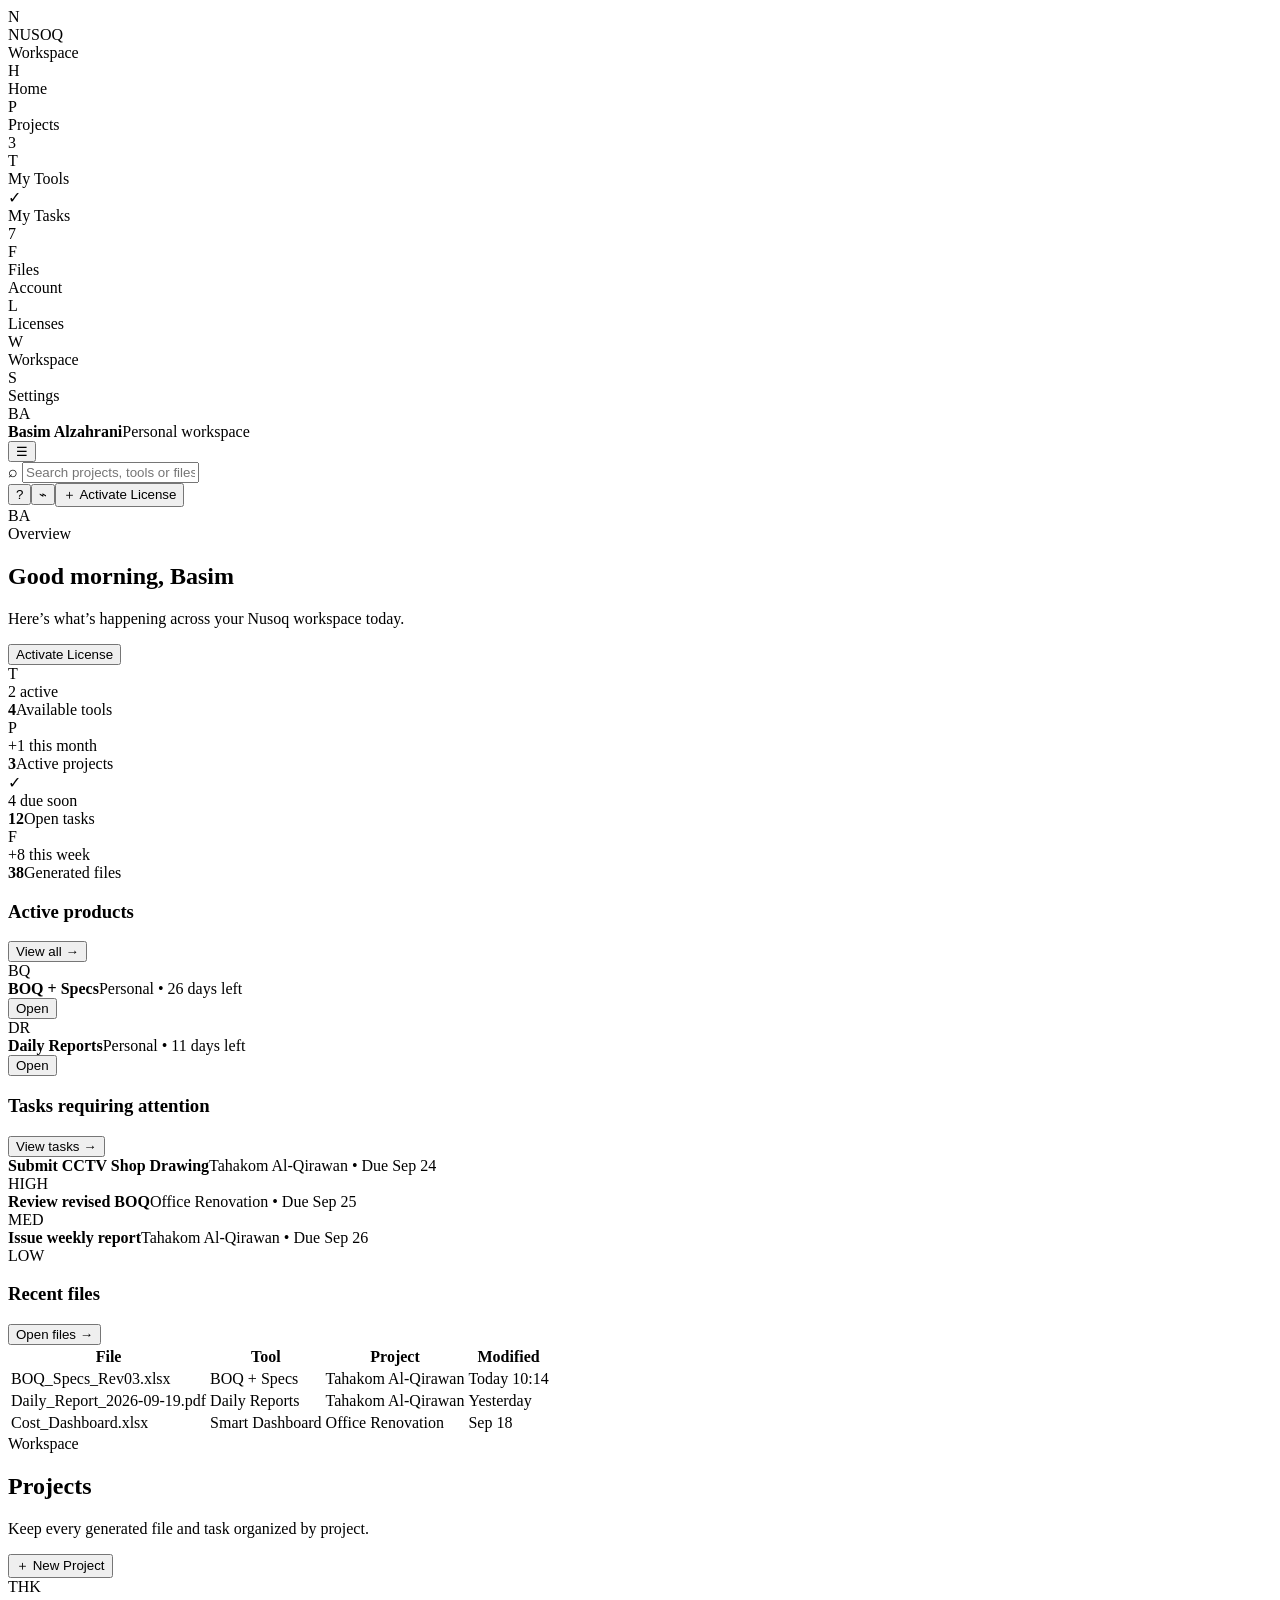
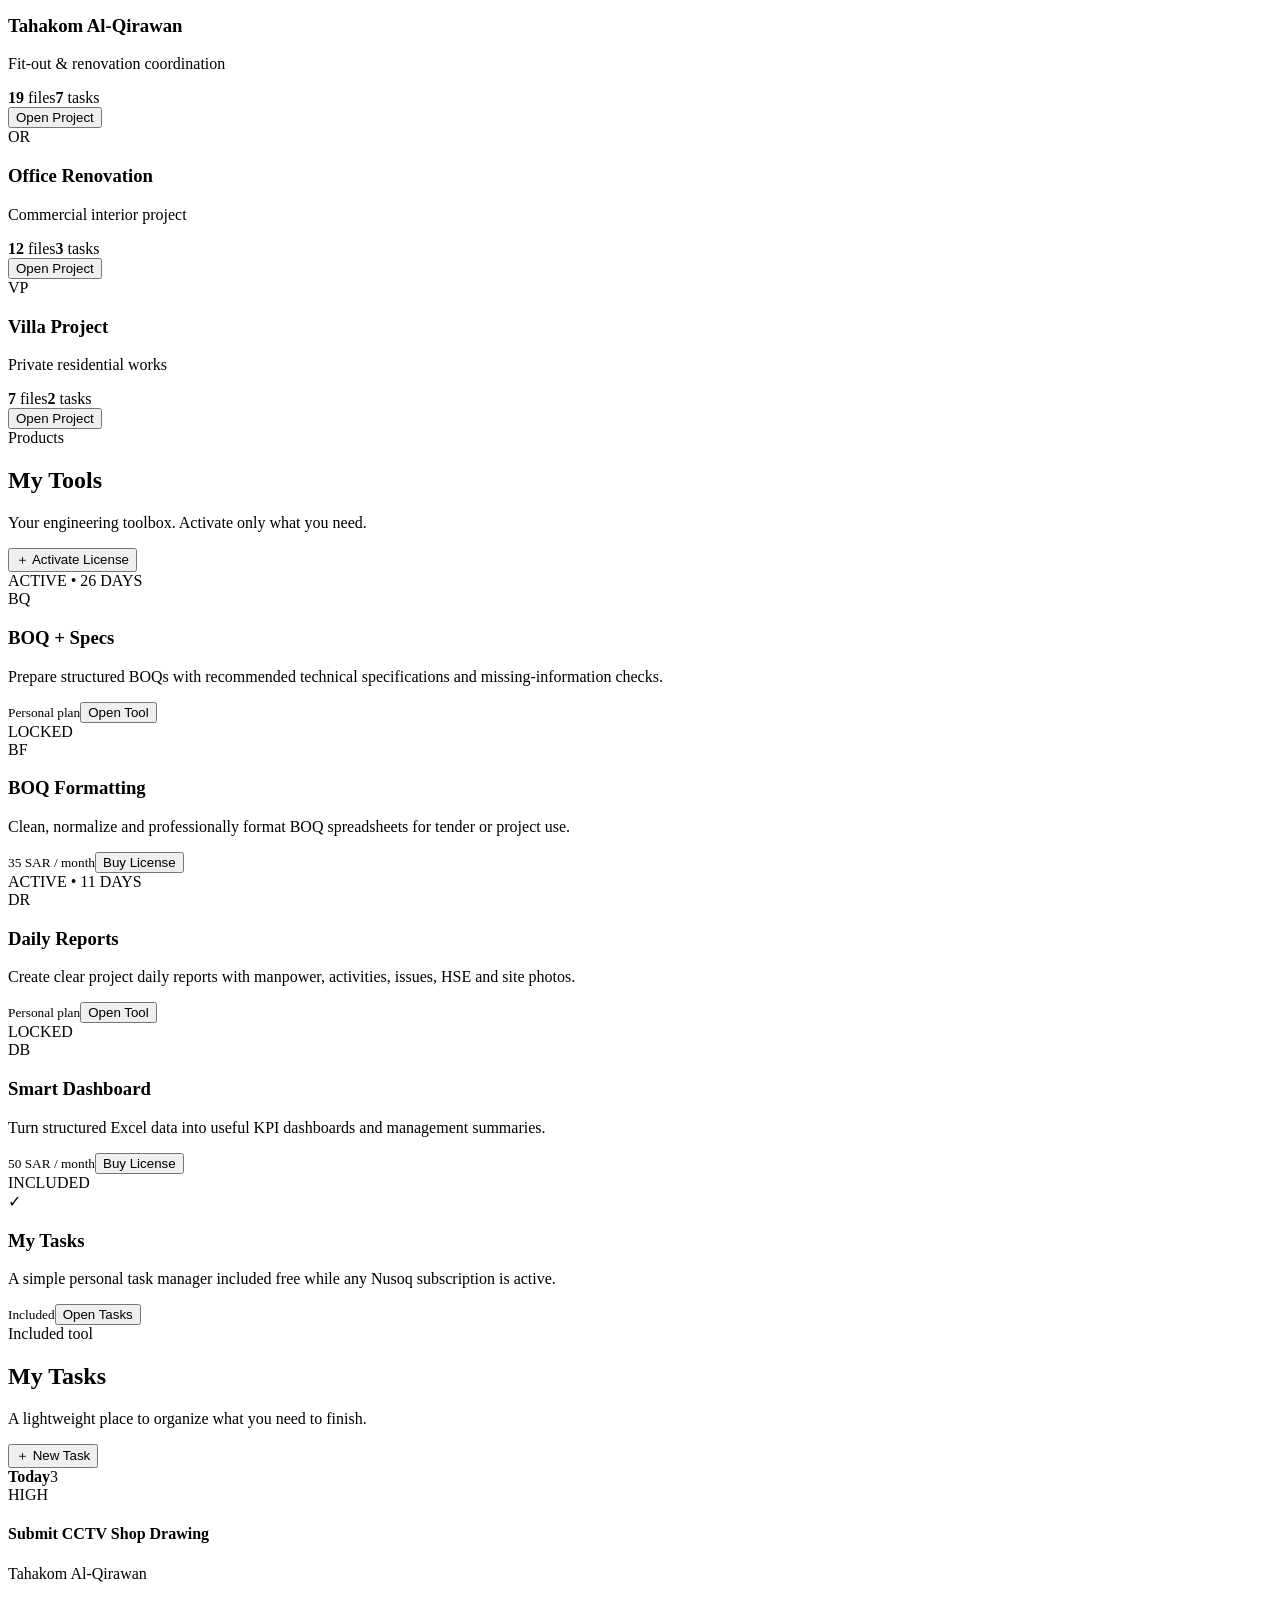
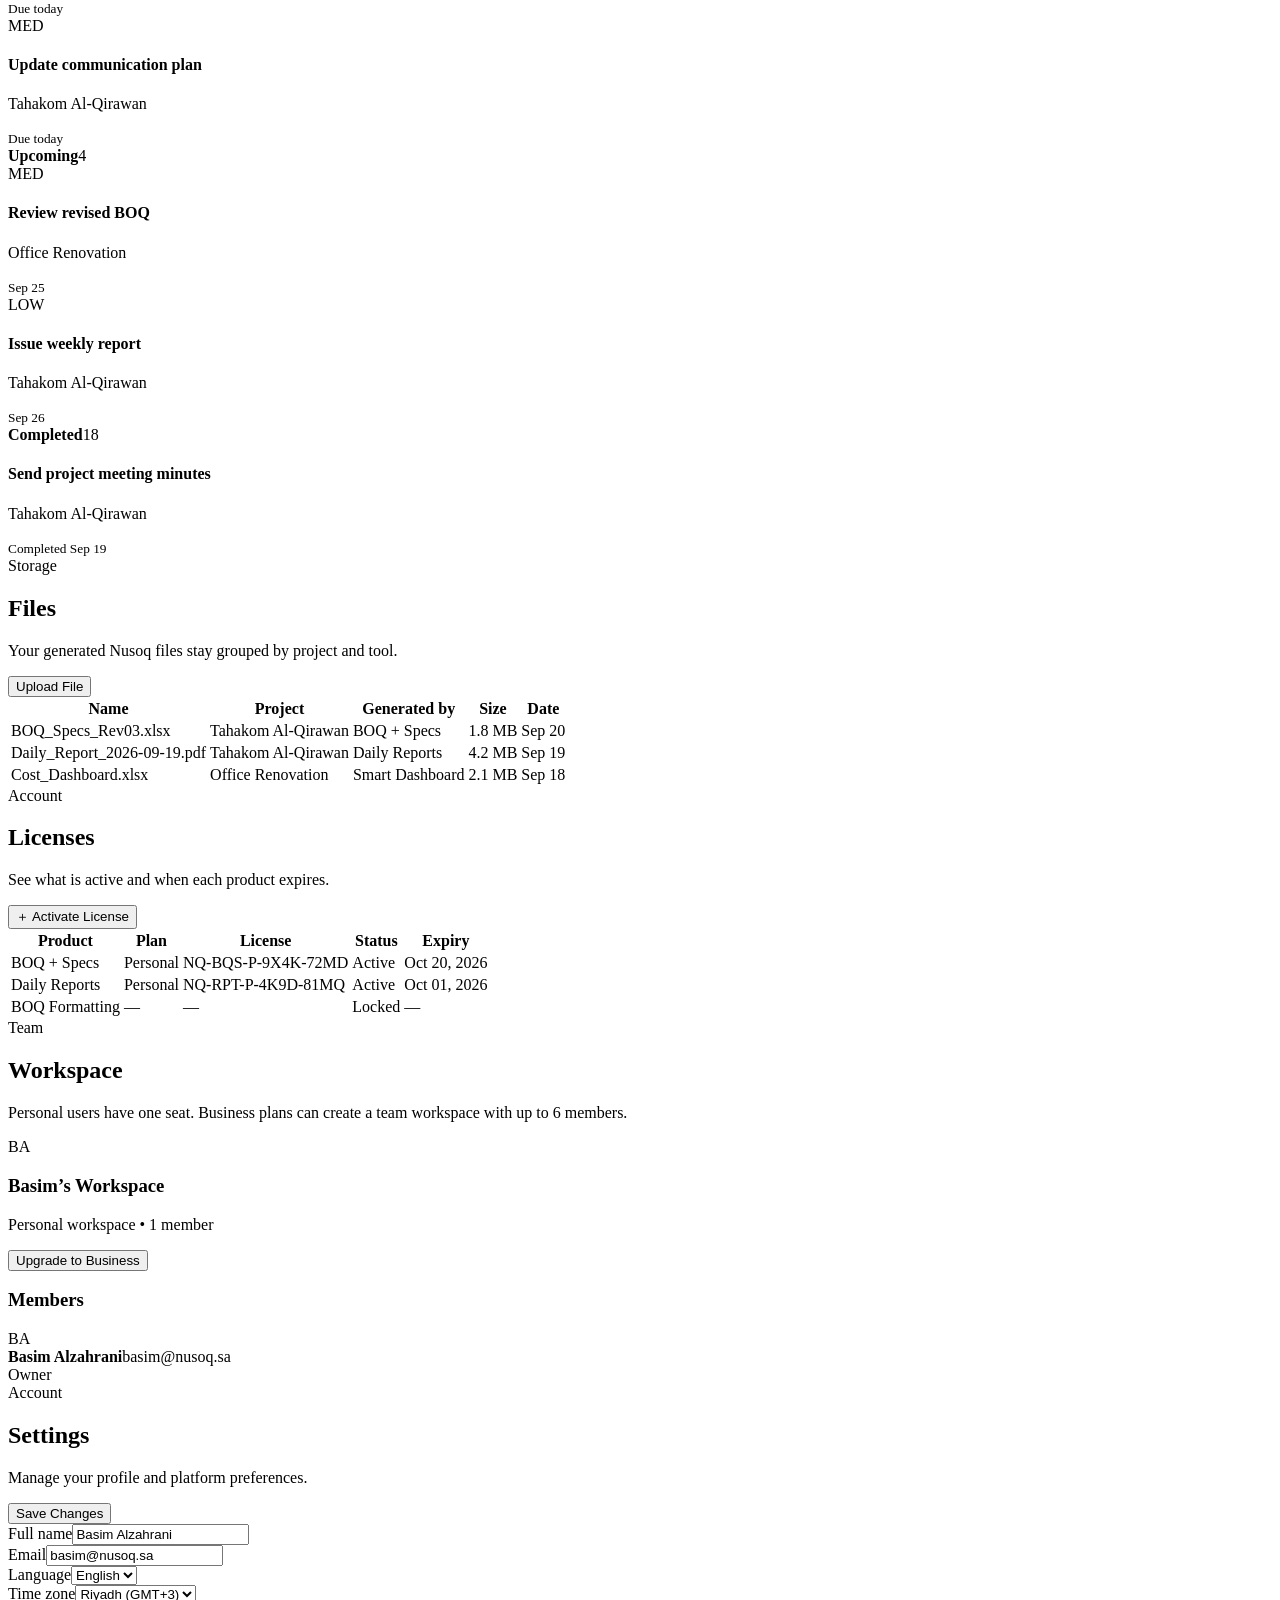
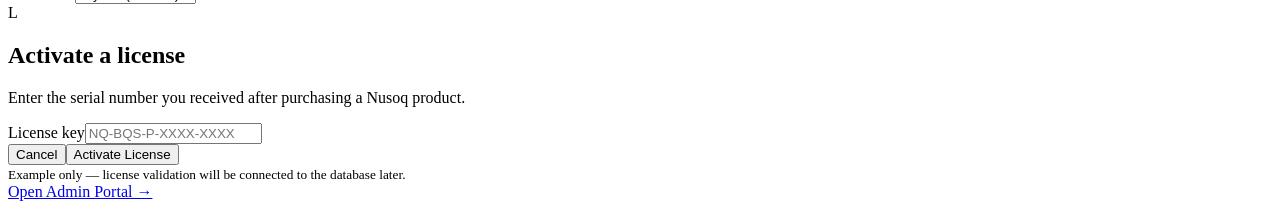
==== index.html @ 7e79b8ab "Add Nusoq user app prototype" ====
<!doctype html>
<html lang="en">
<head>
<meta charset="utf-8"/>
<meta name="viewport" content="width=device-width,initial-scale=1"/>
<title>Nusoq — User App Prototype</title>
<link rel="stylesheet" href="styles.css"/>
</head>
<body>
<div class="app-shell">
  <aside class="sidebar" id="sidebar">
    <div class="brand"><div class="brand-mark">N</div>NUSOQ</div>
    <div class="nav-label">Workspace</div>
    <div class="nav-item active" data-page="home"><div class="nav-left"><div class="nav-icon">H</div>Home</div></div>
    <div class="nav-item" data-page="projects"><div class="nav-left"><div class="nav-icon">P</div>Projects</div><span class="badge-count">3</span></div>
    <div class="nav-item" data-page="tools"><div class="nav-left"><div class="nav-icon">T</div>My Tools</div></div>
    <div class="nav-item" data-page="tasks"><div class="nav-left"><div class="nav-icon">✓</div>My Tasks</div><span class="badge-count">7</span></div>
    <div class="nav-item" data-page="files"><div class="nav-left"><div class="nav-icon">F</div>Files</div></div>
    <div class="nav-label">Account</div>
    <div class="nav-item" data-page="licenses"><div class="nav-left"><div class="nav-icon">L</div>Licenses</div></div>
    <div class="nav-item" data-page="workspace"><div class="nav-left"><div class="nav-icon">W</div>Workspace</div></div>
    <div class="nav-item" data-page="settings"><div class="nav-left"><div class="nav-icon">S</div>Settings</div></div>
    <div class="sidebar-bottom">
      <div class="profile-mini"><div class="avatar">BA</div><div class="profile-text"><strong>Basim Alzahrani</strong><span>Personal workspace</span></div></div>
    </div>
  </aside>
  <main class="main">
    <header class="topbar">
      <button class="icon-btn mobile-menu" id="menuBtn">☰</button>
      <div class="search">⌕ <input placeholder="Search projects, tools or files..."/></div>
      <div class="top-actions"><button class="icon-btn">?</button><button class="icon-btn">⌁</button><button class="btn btn-primary" id="activateBtn">＋ Activate License</button><div class="avatar">BA</div></div>
    </header>
    <div class="content">
      <section class="page active" id="home">
        <div class="page-head"><div><div class="eyebrow">Overview</div><h1>Good morning, Basim</h1><p>Here’s what’s happening across your Nusoq workspace today.</p></div><button class="btn btn-secondary" id="activateBtn2">Activate License</button></div>
        <div class="cards">
          <div class="metric"><div class="metric-top"><div class="metric-icon">T</div><span class="delta">2 active</span></div><strong>4</strong><span>Available tools</span></div>
          <div class="metric"><div class="metric-top"><div class="metric-icon">P</div><span class="delta">+1 this month</span></div><strong>3</strong><span>Active projects</span></div>
          <div class="metric"><div class="metric-top"><div class="metric-icon">✓</div><span class="delta">4 due soon</span></div><strong>12</strong><span>Open tasks</span></div>
          <div class="metric"><div class="metric-top"><div class="metric-icon">F</div><span class="delta">+8 this week</span></div><strong>38</strong><span>Generated files</span></div>
        </div>
        <div class="section two-col">
          <div class="panel"><div class="panel-head"><h3>Active products</h3><button class="link-btn" data-goto="tools">View all →</button></div><div class="tool-list compact"><div class="tool-row"><div><div class="tool-icon sm">BQ</div></div><div class="grow"><strong>BOQ + Specs</strong><span>Personal • 26 days left</span><div class="progress-line"><span style="width:62%"></span></div></div><button class="btn btn-secondary" data-goto="tools">Open</button></div><div class="tool-row"><div><div class="tool-icon sm">DR</div></div><div class="grow"><strong>Daily Reports</strong><span>Personal • 11 days left</span><div class="progress-line"><span style="width:36%"></span></div></div><button class="btn btn-secondary" data-goto="tools">Open</button></div></div></div>
          <div class="panel"><div class="panel-head"><h3>Tasks requiring attention</h3><button class="link-btn" data-goto="tasks">View tasks →</button></div><div class="task-list"><div class="task"><div class="checkbox"></div><div class="task-main"><strong>Submit CCTV Shop Drawing</strong><span>Tahakom Al-Qirawan • Due Sep 24</span></div><span class="priority high">HIGH</span></div><div class="task"><div class="checkbox"></div><div class="task-main"><strong>Review revised BOQ</strong><span>Office Renovation • Due Sep 25</span></div><span class="priority medium">MED</span></div><div class="task"><div class="checkbox"></div><div class="task-main"><strong>Issue weekly report</strong><span>Tahakom Al-Qirawan • Due Sep 26</span></div><span class="priority low">LOW</span></div></div></div>
        </div>
        <div class="section panel table-wrap"><div class="panel-head"><h3>Recent files</h3><button class="link-btn" data-goto="files">Open files →</button></div><table class="table"><thead><tr><th>File</th><th>Tool</th><th>Project</th><th>Modified</th></tr></thead><tbody><tr><td>BOQ_Specs_Rev03.xlsx</td><td>BOQ + Specs</td><td>Tahakom Al-Qirawan</td><td>Today 10:14</td></tr><tr><td>Daily_Report_2026-09-19.pdf</td><td>Daily Reports</td><td>Tahakom Al-Qirawan</td><td>Yesterday</td></tr><tr><td>Cost_Dashboard.xlsx</td><td>Smart Dashboard</td><td>Office Renovation</td><td>Sep 18</td></tr></tbody></table></div>
      </section>

      <section class="page" id="projects"><div class="page-head"><div><div class="eyebrow">Workspace</div><h1>Projects</h1><p>Keep every generated file and task organized by project.</p></div><button class="btn btn-primary">＋ New Project</button></div><div class="project-grid"><div class="project-card"><span class="project-code">THK</span><h3>Tahakom Al-Qirawan</h3><p>Fit-out & renovation coordination</p><div class="project-stats"><span><b>19</b> files</span><span><b>7</b> tasks</span></div><button class="btn btn-secondary full">Open Project</button></div><div class="project-card"><span class="project-code">OR</span><h3>Office Renovation</h3><p>Commercial interior project</p><div class="project-stats"><span><b>12</b> files</span><span><b>3</b> tasks</span></div><button class="btn btn-secondary full">Open Project</button></div><div class="project-card"><span class="project-code">VP</span><h3>Villa Project</h3><p>Private residential works</p><div class="project-stats"><span><b>7</b> files</span><span><b>2</b> tasks</span></div><button class="btn btn-secondary full">Open Project</button></div></div></section>

      <section class="page" id="tools"><div class="page-head"><div><div class="eyebrow">Products</div><h1>My Tools</h1><p>Your engineering toolbox. Activate only what you need.</p></div><button class="btn btn-primary" id="activateBtn3">＋ Activate License</button></div><div class="tool-grid"><div class="tool-card active-tool"><span class="tool-badge active-b">ACTIVE • 26 DAYS</span><div class="tool-icon">BQ</div><h3>BOQ + Specs</h3><p>Prepare structured BOQs with recommended technical specifications and missing-information checks.</p><div class="tool-footer"><small>Personal plan</small><button class="btn btn-primary">Open Tool</button></div></div><div class="tool-card locked"><span class="tool-badge locked-b">LOCKED</span><div class="tool-icon">BF</div><h3>BOQ Formatting</h3><p>Clean, normalize and professionally format BOQ spreadsheets for tender or project use.</p><div class="tool-footer"><small>35 SAR / month</small><button class="btn btn-secondary">Buy License</button></div></div><div class="tool-card active-tool"><span class="tool-badge active-b">ACTIVE • 11 DAYS</span><div class="tool-icon">DR</div><h3>Daily Reports</h3><p>Create clear project daily reports with manpower, activities, issues, HSE and site photos.</p><div class="tool-footer"><small>Personal plan</small><button class="btn btn-primary">Open Tool</button></div></div><div class="tool-card locked"><span class="tool-badge locked-b">LOCKED</span><div class="tool-icon">DB</div><h3>Smart Dashboard</h3><p>Turn structured Excel data into useful KPI dashboards and management summaries.</p><div class="tool-footer"><small>50 SAR / month</small><button class="btn btn-secondary">Buy License</button></div></div><div class="tool-card active-tool"><span class="tool-badge included-b">INCLUDED</span><div class="tool-icon">✓</div><h3>My Tasks</h3><p>A simple personal task manager included free while any Nusoq subscription is active.</p><div class="tool-footer"><small>Included</small><button class="btn btn-primary" data-goto="tasks">Open Tasks</button></div></div></div></section>

      <section class="page" id="tasks"><div class="page-head"><div><div class="eyebrow">Included tool</div><h1>My Tasks</h1><p>A lightweight place to organize what you need to finish.</p></div><button class="btn btn-primary">＋ New Task</button></div><div class="task-board"><div class="task-column"><div class="column-head"><strong>Today</strong><span>3</span></div><div class="task-card"><span class="priority high">HIGH</span><h4>Submit CCTV Shop Drawing</h4><p>Tahakom Al-Qirawan</p><small>Due today</small></div><div class="task-card"><span class="priority medium">MED</span><h4>Update communication plan</h4><p>Tahakom Al-Qirawan</p><small>Due today</small></div></div><div class="task-column"><div class="column-head"><strong>Upcoming</strong><span>4</span></div><div class="task-card"><span class="priority medium">MED</span><h4>Review revised BOQ</h4><p>Office Renovation</p><small>Sep 25</small></div><div class="task-card"><span class="priority low">LOW</span><h4>Issue weekly report</h4><p>Tahakom Al-Qirawan</p><small>Sep 26</small></div></div><div class="task-column"><div class="column-head"><strong>Completed</strong><span>18</span></div><div class="task-card done"><h4>Send project meeting minutes</h4><p>Tahakom Al-Qirawan</p><small>Completed Sep 19</small></div></div></div></section>

      <section class="page" id="files"><div class="page-head"><div><div class="eyebrow">Storage</div><h1>Files</h1><p>Your generated Nusoq files stay grouped by project and tool.</p></div><button class="btn btn-secondary">Upload File</button></div><div class="panel table-wrap"><table class="table"><thead><tr><th>Name</th><th>Project</th><th>Generated by</th><th>Size</th><th>Date</th></tr></thead><tbody><tr><td>BOQ_Specs_Rev03.xlsx</td><td>Tahakom Al-Qirawan</td><td>BOQ + Specs</td><td>1.8 MB</td><td>Sep 20</td></tr><tr><td>Daily_Report_2026-09-19.pdf</td><td>Tahakom Al-Qirawan</td><td>Daily Reports</td><td>4.2 MB</td><td>Sep 19</td></tr><tr><td>Cost_Dashboard.xlsx</td><td>Office Renovation</td><td>Smart Dashboard</td><td>2.1 MB</td><td>Sep 18</td></tr></tbody></table></div></section>

      <section class="page" id="licenses"><div class="page-head"><div><div class="eyebrow">Account</div><h1>Licenses</h1><p>See what is active and when each product expires.</p></div><button class="btn btn-primary" id="activateBtn4">＋ Activate License</button></div><div class="panel table-wrap"><table class="table"><thead><tr><th>Product</th><th>Plan</th><th>License</th><th>Status</th><th>Expiry</th></tr></thead><tbody><tr><td>BOQ + Specs</td><td>Personal</td><td>NQ-BQS-P-9X4K-72MD</td><td><span class="status active">Active</span></td><td>Oct 20, 2026</td></tr><tr><td>Daily Reports</td><td>Personal</td><td>NQ-RPT-P-4K9D-81MQ</td><td><span class="status active">Active</span></td><td>Oct 01, 2026</td></tr><tr><td>BOQ Formatting</td><td>—</td><td>—</td><td><span class="status locked-s">Locked</span></td><td>—</td></tr></tbody></table></div></section>

      <section class="page" id="workspace"><div class="page-head"><div><div class="eyebrow">Team</div><h1>Workspace</h1><p>Personal users have one seat. Business plans can create a team workspace with up to 6 members.</p></div></div><div class="workspace-box"><div class="workspace-icon">BA</div><div><h3>Basim’s Workspace</h3><p>Personal workspace • 1 member</p></div><button class="btn btn-secondary">Upgrade to Business</button></div><div class="section panel"><div class="panel-head"><h3>Members</h3></div><div class="member"><div class="avatar">BA</div><div class="grow"><strong>Basim Alzahrani</strong><span>basim@nusoq.sa</span></div><span class="status active">Owner</span></div></div></section>

      <section class="page" id="settings"><div class="page-head"><div><div class="eyebrow">Account</div><h1>Settings</h1><p>Manage your profile and platform preferences.</p></div><button class="btn btn-primary">Save Changes</button></div><div class="panel"><div class="form-grid"><div class="field"><label>Full name</label><input value="Basim Alzahrani"/></div><div class="field"><label>Email</label><input value="basim@nusoq.sa"/></div><div class="field"><label>Language</label><select><option>English</option><option>Arabic</option></select></div><div class="field"><label>Time zone</label><select><option>Riyadh (GMT+3)</option></select></div></div></div></section>
    </div>
  </main>
</div>
<div class="modal" id="licenseModal"><div class="modal-box"><div class="modal-icon">L</div><h2>Activate a license</h2><p>Enter the serial number you received after purchasing a Nusoq product.</p><div class="field"><label>License key</label><input id="licenseInput" placeholder="NQ-BQS-P-XXXX-XXXX"/></div><div class="modal-actions"><button class="btn btn-secondary" id="closeModal">Cancel</button><button class="btn btn-primary" id="confirmActivate">Activate License</button></div><small>Example only — license validation will be connected to the database later.</small></div></div>
<div class="preview-switch"><a href="admin.html">Open Admin Portal →</a></div>
<script src="app.js"></script>
</body></html>
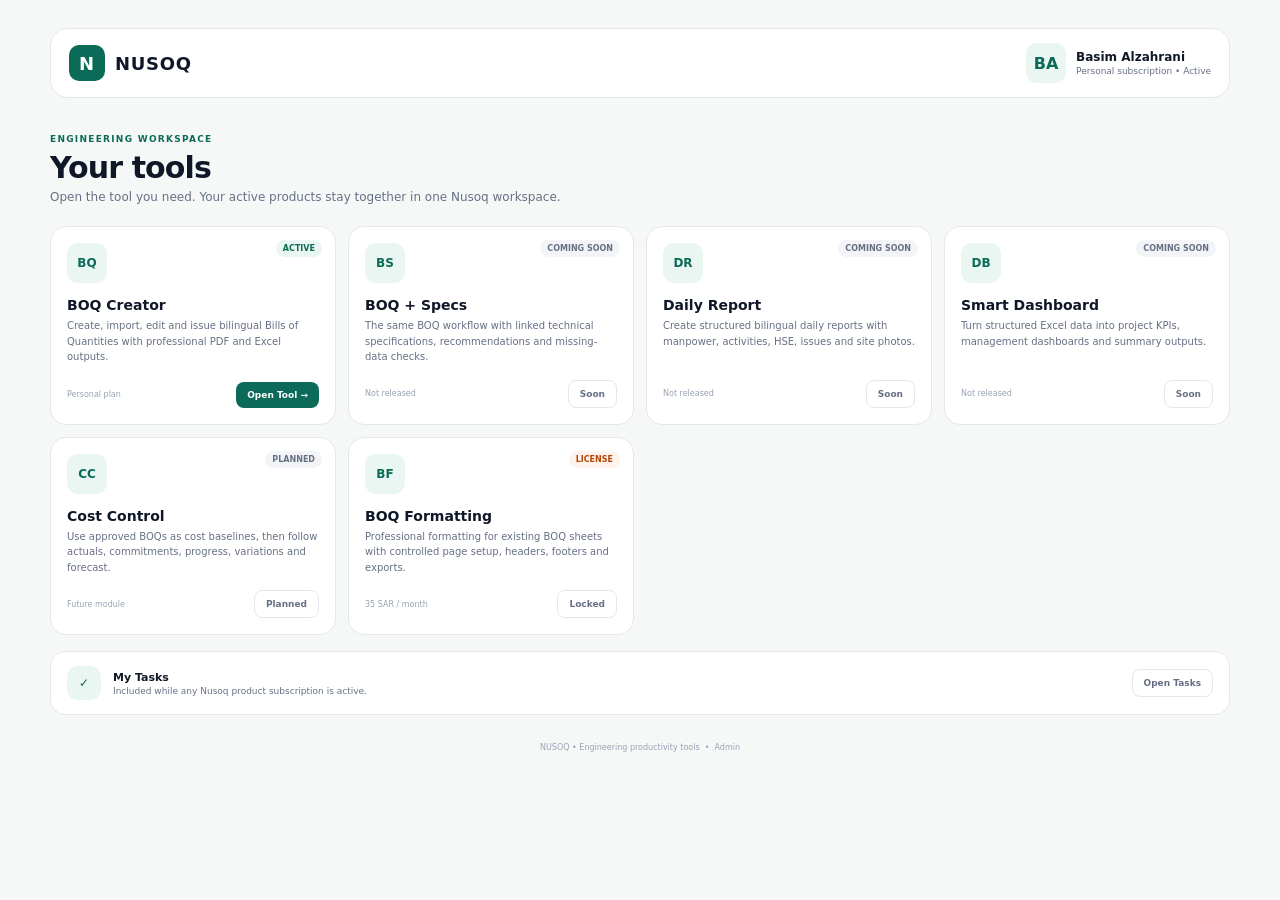
==== commit 7ac3e281: "Redesign Nusoq home to match sketched tools dashboard" ====
--- a/index.html
+++ b/index.html
@@ -1,68 +1 @@
-<!doctype html>
-<html lang="en">
-<head>
-<meta charset="utf-8"/>
-<meta name="viewport" content="width=device-width,initial-scale=1"/>
-<title>Nusoq — User App Prototype</title>
-<link rel="stylesheet" href="styles.css"/>
-</head>
-<body>
-<div class="app-shell">
-  <aside class="sidebar" id="sidebar">
-    <div class="brand"><div class="brand-mark">N</div>NUSOQ</div>
-    <div class="nav-label">Workspace</div>
-    <div class="nav-item active" data-page="home"><div class="nav-left"><div class="nav-icon">H</div>Home</div></div>
-    <div class="nav-item" data-page="projects"><div class="nav-left"><div class="nav-icon">P</div>Projects</div><span class="badge-count">3</span></div>
-    <div class="nav-item" data-page="tools"><div class="nav-left"><div class="nav-icon">T</div>My Tools</div></div>
-    <div class="nav-item" data-page="tasks"><div class="nav-left"><div class="nav-icon">✓</div>My Tasks</div><span class="badge-count">7</span></div>
-    <div class="nav-item" data-page="files"><div class="nav-left"><div class="nav-icon">F</div>Files</div></div>
-    <div class="nav-label">Account</div>
-    <div class="nav-item" data-page="licenses"><div class="nav-left"><div class="nav-icon">L</div>Licenses</div></div>
-    <div class="nav-item" data-page="workspace"><div class="nav-left"><div class="nav-icon">W</div>Workspace</div></div>
-    <div class="nav-item" data-page="settings"><div class="nav-left"><div class="nav-icon">S</div>Settings</div></div>
-    <div class="sidebar-bottom">
-      <div class="profile-mini"><div class="avatar">BA</div><div class="profile-text"><strong>Basim Alzahrani</strong><span>Personal workspace</span></div></div>
-    </div>
-  </aside>
-  <main class="main">
-    <header class="topbar">
-      <button class="icon-btn mobile-menu" id="menuBtn">☰</button>
-      <div class="search">⌕ <input placeholder="Search projects, tools or files..."/></div>
-      <div class="top-actions"><button class="icon-btn">?</button><button class="icon-btn">⌁</button><button class="btn btn-primary" id="activateBtn">＋ Activate License</button><div class="avatar">BA</div></div>
-    </header>
-    <div class="content">
-      <section class="page active" id="home">
-        <div class="page-head"><div><div class="eyebrow">Overview</div><h1>Good morning, Basim</h1><p>Here’s what’s happening across your Nusoq workspace today.</p></div><button class="btn btn-secondary" id="activateBtn2">Activate License</button></div>
-        <div class="cards">
-          <div class="metric"><div class="metric-top"><div class="metric-icon">T</div><span class="delta">2 active</span></div><strong>4</strong><span>Available tools</span></div>
-          <div class="metric"><div class="metric-top"><div class="metric-icon">P</div><span class="delta">+1 this month</span></div><strong>3</strong><span>Active projects</span></div>
-          <div class="metric"><div class="metric-top"><div class="metric-icon">✓</div><span class="delta">4 due soon</span></div><strong>12</strong><span>Open tasks</span></div>
-          <div class="metric"><div class="metric-top"><div class="metric-icon">F</div><span class="delta">+8 this week</span></div><strong>38</strong><span>Generated files</span></div>
-        </div>
-        <div class="section two-col">
-          <div class="panel"><div class="panel-head"><h3>Active products</h3><button class="link-btn" data-goto="tools">View all →</button></div><div class="tool-list compact"><div class="tool-row"><div><div class="tool-icon sm">BQ</div></div><div class="grow"><strong>BOQ + Specs</strong><span>Personal • 26 days left</span><div class="progress-line"><span style="width:62%"></span></div></div><button class="btn btn-secondary" data-goto="tools">Open</button></div><div class="tool-row"><div><div class="tool-icon sm">DR</div></div><div class="grow"><strong>Daily Reports</strong><span>Personal • 11 days left</span><div class="progress-line"><span style="width:36%"></span></div></div><button class="btn btn-secondary" data-goto="tools">Open</button></div></div></div>
-          <div class="panel"><div class="panel-head"><h3>Tasks requiring attention</h3><button class="link-btn" data-goto="tasks">View tasks →</button></div><div class="task-list"><div class="task"><div class="checkbox"></div><div class="task-main"><strong>Submit CCTV Shop Drawing</strong><span>Tahakom Al-Qirawan • Due Sep 24</span></div><span class="priority high">HIGH</span></div><div class="task"><div class="checkbox"></div><div class="task-main"><strong>Review revised BOQ</strong><span>Office Renovation • Due Sep 25</span></div><span class="priority medium">MED</span></div><div class="task"><div class="checkbox"></div><div class="task-main"><strong>Issue weekly report</strong><span>Tahakom Al-Qirawan • Due Sep 26</span></div><span class="priority low">LOW</span></div></div></div>
-        </div>
-        <div class="section panel table-wrap"><div class="panel-head"><h3>Recent files</h3><button class="link-btn" data-goto="files">Open files →</button></div><table class="table"><thead><tr><th>File</th><th>Tool</th><th>Project</th><th>Modified</th></tr></thead><tbody><tr><td>BOQ_Specs_Rev03.xlsx</td><td>BOQ + Specs</td><td>Tahakom Al-Qirawan</td><td>Today 10:14</td></tr><tr><td>Daily_Report_2026-09-19.pdf</td><td>Daily Reports</td><td>Tahakom Al-Qirawan</td><td>Yesterday</td></tr><tr><td>Cost_Dashboard.xlsx</td><td>Smart Dashboard</td><td>Office Renovation</td><td>Sep 18</td></tr></tbody></table></div>
-      </section>
-
-      <section class="page" id="projects"><div class="page-head"><div><div class="eyebrow">Workspace</div><h1>Projects</h1><p>Keep every generated file and task organized by project.</p></div><button class="btn btn-primary">＋ New Project</button></div><div class="project-grid"><div class="project-card"><span class="project-code">THK</span><h3>Tahakom Al-Qirawan</h3><p>Fit-out & renovation coordination</p><div class="project-stats"><span><b>19</b> files</span><span><b>7</b> tasks</span></div><button class="btn btn-secondary full">Open Project</button></div><div class="project-card"><span class="project-code">OR</span><h3>Office Renovation</h3><p>Commercial interior project</p><div class="project-stats"><span><b>12</b> files</span><span><b>3</b> tasks</span></div><button class="btn btn-secondary full">Open Project</button></div><div class="project-card"><span class="project-code">VP</span><h3>Villa Project</h3><p>Private residential works</p><div class="project-stats"><span><b>7</b> files</span><span><b>2</b> tasks</span></div><button class="btn btn-secondary full">Open Project</button></div></div></section>
-
-      <section class="page" id="tools"><div class="page-head"><div><div class="eyebrow">Products</div><h1>My Tools</h1><p>Your engineering toolbox. Activate only what you need.</p></div><button class="btn btn-primary" id="activateBtn3">＋ Activate License</button></div><div class="tool-grid"><div class="tool-card active-tool"><span class="tool-badge active-b">ACTIVE • 26 DAYS</span><div class="tool-icon">BQ</div><h3>BOQ + Specs</h3><p>Prepare structured BOQs with recommended technical specifications and missing-information checks.</p><div class="tool-footer"><small>Personal plan</small><button class="btn btn-primary">Open Tool</button></div></div><div class="tool-card locked"><span class="tool-badge locked-b">LOCKED</span><div class="tool-icon">BF</div><h3>BOQ Formatting</h3><p>Clean, normalize and professionally format BOQ spreadsheets for tender or project use.</p><div class="tool-footer"><small>35 SAR / month</small><button class="btn btn-secondary">Buy License</button></div></div><div class="tool-card active-tool"><span class="tool-badge active-b">ACTIVE • 11 DAYS</span><div class="tool-icon">DR</div><h3>Daily Reports</h3><p>Create clear project daily reports with manpower, activities, issues, HSE and site photos.</p><div class="tool-footer"><small>Personal plan</small><button class="btn btn-primary">Open Tool</button></div></div><div class="tool-card locked"><span class="tool-badge locked-b">LOCKED</span><div class="tool-icon">DB</div><h3>Smart Dashboard</h3><p>Turn structured Excel data into useful KPI dashboards and management summaries.</p><div class="tool-footer"><small>50 SAR / month</small><button class="btn btn-secondary">Buy License</button></div></div><div class="tool-card active-tool"><span class="tool-badge included-b">INCLUDED</span><div class="tool-icon">✓</div><h3>My Tasks</h3><p>A simple personal task manager included free while any Nusoq subscription is active.</p><div class="tool-footer"><small>Included</small><button class="btn btn-primary" data-goto="tasks">Open Tasks</button></div></div></div></section>
-
-      <section class="page" id="tasks"><div class="page-head"><div><div class="eyebrow">Included tool</div><h1>My Tasks</h1><p>A lightweight place to organize what you need to finish.</p></div><button class="btn btn-primary">＋ New Task</button></div><div class="task-board"><div class="task-column"><div class="column-head"><strong>Today</strong><span>3</span></div><div class="task-card"><span class="priority high">HIGH</span><h4>Submit CCTV Shop Drawing</h4><p>Tahakom Al-Qirawan</p><small>Due today</small></div><div class="task-card"><span class="priority medium">MED</span><h4>Update communication plan</h4><p>Tahakom Al-Qirawan</p><small>Due today</small></div></div><div class="task-column"><div class="column-head"><strong>Upcoming</strong><span>4</span></div><div class="task-card"><span class="priority medium">MED</span><h4>Review revised BOQ</h4><p>Office Renovation</p><small>Sep 25</small></div><div class="task-card"><span class="priority low">LOW</span><h4>Issue weekly report</h4><p>Tahakom Al-Qirawan</p><small>Sep 26</small></div></div><div class="task-column"><div class="column-head"><strong>Completed</strong><span>18</span></div><div class="task-card done"><h4>Send project meeting minutes</h4><p>Tahakom Al-Qirawan</p><small>Completed Sep 19</small></div></div></div></section>
-
-      <section class="page" id="files"><div class="page-head"><div><div class="eyebrow">Storage</div><h1>Files</h1><p>Your generated Nusoq files stay grouped by project and tool.</p></div><button class="btn btn-secondary">Upload File</button></div><div class="panel table-wrap"><table class="table"><thead><tr><th>Name</th><th>Project</th><th>Generated by</th><th>Size</th><th>Date</th></tr></thead><tbody><tr><td>BOQ_Specs_Rev03.xlsx</td><td>Tahakom Al-Qirawan</td><td>BOQ + Specs</td><td>1.8 MB</td><td>Sep 20</td></tr><tr><td>Daily_Report_2026-09-19.pdf</td><td>Tahakom Al-Qirawan</td><td>Daily Reports</td><td>4.2 MB</td><td>Sep 19</td></tr><tr><td>Cost_Dashboard.xlsx</td><td>Office Renovation</td><td>Smart Dashboard</td><td>2.1 MB</td><td>Sep 18</td></tr></tbody></table></div></section>
-
-      <section class="page" id="licenses"><div class="page-head"><div><div class="eyebrow">Account</div><h1>Licenses</h1><p>See what is active and when each product expires.</p></div><button class="btn btn-primary" id="activateBtn4">＋ Activate License</button></div><div class="panel table-wrap"><table class="table"><thead><tr><th>Product</th><th>Plan</th><th>License</th><th>Status</th><th>Expiry</th></tr></thead><tbody><tr><td>BOQ + Specs</td><td>Personal</td><td>NQ-BQS-P-9X4K-72MD</td><td><span class="status active">Active</span></td><td>Oct 20, 2026</td></tr><tr><td>Daily Reports</td><td>Personal</td><td>NQ-RPT-P-4K9D-81MQ</td><td><span class="status active">Active</span></td><td>Oct 01, 2026</td></tr><tr><td>BOQ Formatting</td><td>—</td><td>—</td><td><span class="status locked-s">Locked</span></td><td>—</td></tr></tbody></table></div></section>
-
-      <section class="page" id="workspace"><div class="page-head"><div><div class="eyebrow">Team</div><h1>Workspace</h1><p>Personal users have one seat. Business plans can create a team workspace with up to 6 members.</p></div></div><div class="workspace-box"><div class="workspace-icon">BA</div><div><h3>Basim’s Workspace</h3><p>Personal workspace • 1 member</p></div><button class="btn btn-secondary">Upgrade to Business</button></div><div class="section panel"><div class="panel-head"><h3>Members</h3></div><div class="member"><div class="avatar">BA</div><div class="grow"><strong>Basim Alzahrani</strong><span>basim@nusoq.sa</span></div><span class="status active">Owner</span></div></div></section>
-
-      <section class="page" id="settings"><div class="page-head"><div><div class="eyebrow">Account</div><h1>Settings</h1><p>Manage your profile and platform preferences.</p></div><button class="btn btn-primary">Save Changes</button></div><div class="panel"><div class="form-grid"><div class="field"><label>Full name</label><input value="Basim Alzahrani"/></div><div class="field"><label>Email</label><input value="basim@nusoq.sa"/></div><div class="field"><label>Language</label><select><option>English</option><option>Arabic</option></select></div><div class="field"><label>Time zone</label><select><option>Riyadh (GMT+3)</option></select></div></div></div></section>
-    </div>
-  </main>
-</div>
-<div class="modal" id="licenseModal"><div class="modal-box"><div class="modal-icon">L</div><h2>Activate a license</h2><p>Enter the serial number you received after purchasing a Nusoq product.</p><div class="field"><label>License key</label><input id="licenseInput" placeholder="NQ-BQS-P-XXXX-XXXX"/></div><div class="modal-actions"><button class="btn btn-secondary" id="closeModal">Cancel</button><button class="btn btn-primary" id="confirmActivate">Activate License</button></div><small>Example only — license validation will be connected to the database later.</small></div></div>
-<div class="preview-switch"><a href="admin.html">Open Admin Portal →</a></div>
-<script src="app.js"></script>
-</body></html>+<!doctype html><html lang="en"><head><meta charset="utf-8"><meta name="viewport" content="width=device-width,initial-scale=1"><title>NUSOQ — Engineering Tools</title><style>:root{--bg:#f6f8f8;--panel:#fff;--ink:#101828;--muted:#667085;--line:#e4e7ec;--green:#0b6b58;--soft:#eaf6f2;--nav:#101821}*{box-sizing:border-box}html,body{margin:0;min-height:100%;font-family:Inter,ui-sans-serif,system-ui,-apple-system,"Segoe UI",Arial,sans-serif;background:var(--bg);color:var(--ink)}button,a{font:inherit}.shell{min-height:100vh;padding:28px}.top{max-width:1180px;margin:auto;display:flex;align-items:center;justify-content:space-between;background:#fff;border:1px solid var(--line);border-radius:18px;padding:14px 18px}.brand{display:flex;align-items:center;gap:10px;font-size:18px;font-weight:900;letter-spacing:.04em}.brand b{width:36px;height:36px;border-radius:10px;background:var(--green);color:#fff;display:grid;place-items:center}.account{display:flex;align-items:center;gap:10px}.avatar{width:40px;height:40px;border-radius:11px;background:var(--soft);color:var(--green);font-weight:900;display:grid;place-items:center}.account strong,.account span{display:block}.account strong{font-size:12px}.account span{font-size:9px;color:var(--muted);margin-top:2px}.main{max-width:1180px;margin:36px auto 0}.eyebrow{font-size:9px;color:var(--green);font-weight:900;letter-spacing:.14em;text-transform:uppercase}.main h1{font-size:30px;margin:6px 0 5px;letter-spacing:-.03em}.main>p{font-size:12px;color:var(--muted);margin:0 0 22px}.tools{display:grid;grid-template-columns:repeat(4,minmax(0,1fr));gap:12px}.tool{min-height:185px;background:#fff;border:1px solid var(--line);border-radius:16px;padding:16px;display:flex;flex-direction:column;position:relative;transition:.16s;text-decoration:none;color:inherit}.tool.active:hover{transform:translateY(-2px);border-color:#8dc4b5;box-shadow:0 12px 30px rgba(16,24,40,.07)}.icon{width:40px;height:40px;border-radius:11px;background:var(--soft);color:var(--green);display:grid;place-items:center;font-weight:900;font-size:12px}.status{position:absolute;right:13px;top:13px;border-radius:999px;padding:4px 7px;font-size:8px;font-weight:900}.status.active{background:var(--soft);color:var(--green)}.status.soon{background:#f2f4f7;color:#667085}.status.locked{background:#fff4ed;color:#b54708}.tool h3{font-size:14px;margin:14px 0 5px}.tool p{font-size:10px;color:var(--muted);line-height:1.55;margin:0}.tool-foot{margin-top:auto;display:flex;align-items:center;justify-content:space-between;padding-top:15px}.tool-foot small{font-size:8px;color:#98a2b3}.open{border:0;border-radius:8px;background:var(--green);color:#fff;padding:8px 11px;font-size:9px;font-weight:900}.ghost{border:1px solid var(--line);border-radius:8px;background:#fff;color:#667085;padding:8px 11px;font-size:9px;font-weight:900}.included{margin-top:16px;background:#fff;border:1px solid var(--line);border-radius:15px;padding:14px 16px;display:flex;align-items:center;gap:12px}.included .icon{width:34px;height:34px}.included strong,.included span{display:block}.included strong{font-size:11px}.included span{font-size:9px;color:var(--muted);margin-top:2px}.included button{margin-left:auto}.footnote{text-align:center;color:#98a2b3;font-size:8px;margin-top:28px}.admin{color:#98a2b3;text-decoration:none}.admin:hover{color:var(--green)}@media(max-width:980px){.tools{grid-template-columns:repeat(2,1fr)}}@media(max-width:620px){.shell{padding:14px}.top{align-items:flex-start}.account div:last-child{display:none}.main{margin-top:24px}.main h1{font-size:24px}.tools{grid-template-columns:1fr}.tool{min-height:160px}}</style></head><body><div class="shell"><header class="top"><div class="brand"><b>N</b>NUSOQ</div><div class="account"><div class="avatar">BA</div><div><strong>Basim Alzahrani</strong><span>Personal subscription • Active</span></div></div></header><main class="main"><div class="eyebrow">Engineering Workspace</div><h1>Your tools</h1><p>Open the tool you need. Your active products stay together in one Nusoq workspace.</p><section class="tools"><a class="tool active" href="boq.html"><span class="status active">ACTIVE</span><div class="icon">BQ</div><h3>BOQ Creator</h3><p>Create, import, edit and issue bilingual Bills of Quantities with professional PDF and Excel outputs.</p><div class="tool-foot"><small>Personal plan</small><span class="open">Open Tool →</span></div></a><div class="tool"><span class="status soon">COMING SOON</span><div class="icon">BS</div><h3>BOQ + Specs</h3><p>The same BOQ workflow with linked technical specifications, recommendations and missing-data checks.</p><div class="tool-foot"><small>Not released</small><span class="ghost">Soon</span></div></div><div class="tool"><span class="status soon">COMING SOON</span><div class="icon">DR</div><h3>Daily Report</h3><p>Create structured bilingual daily reports with manpower, activities, HSE, issues and site photos.</p><div class="tool-foot"><small>Not released</small><span class="ghost">Soon</span></div></div><div class="tool"><span class="status soon">COMING SOON</span><div class="icon">DB</div><h3>Smart Dashboard</h3><p>Turn structured Excel data into project KPIs, management dashboards and summary outputs.</p><div class="tool-foot"><small>Not released</small><span class="ghost">Soon</span></div></div><div class="tool"><span class="status soon">PLANNED</span><div class="icon">CC</div><h3>Cost Control</h3><p>Use approved BOQs as cost baselines, then follow actuals, commitments, progress, variations and forecast.</p><div class="tool-foot"><small>Future module</small><span class="ghost">Planned</span></div></div><div class="tool"><span class="status locked">LICENSE</span><div class="icon">BF</div><h3>BOQ Formatting</h3><p>Professional formatting for existing BOQ sheets with controlled page setup, headers, footers and exports.</p><div class="tool-foot"><small>35 SAR / month</small><span class="ghost">Locked</span></div></div></section><div class="included"><div class="icon">✓</div><div><strong>My Tasks</strong><span>Included while any Nusoq product subscription is active.</span></div><button class="ghost">Open Tasks</button></div><div class="footnote">NUSOQ • Engineering productivity tools &nbsp;•&nbsp; <a class="admin" href="admin.html">Admin</a></div></main></div></body></html>
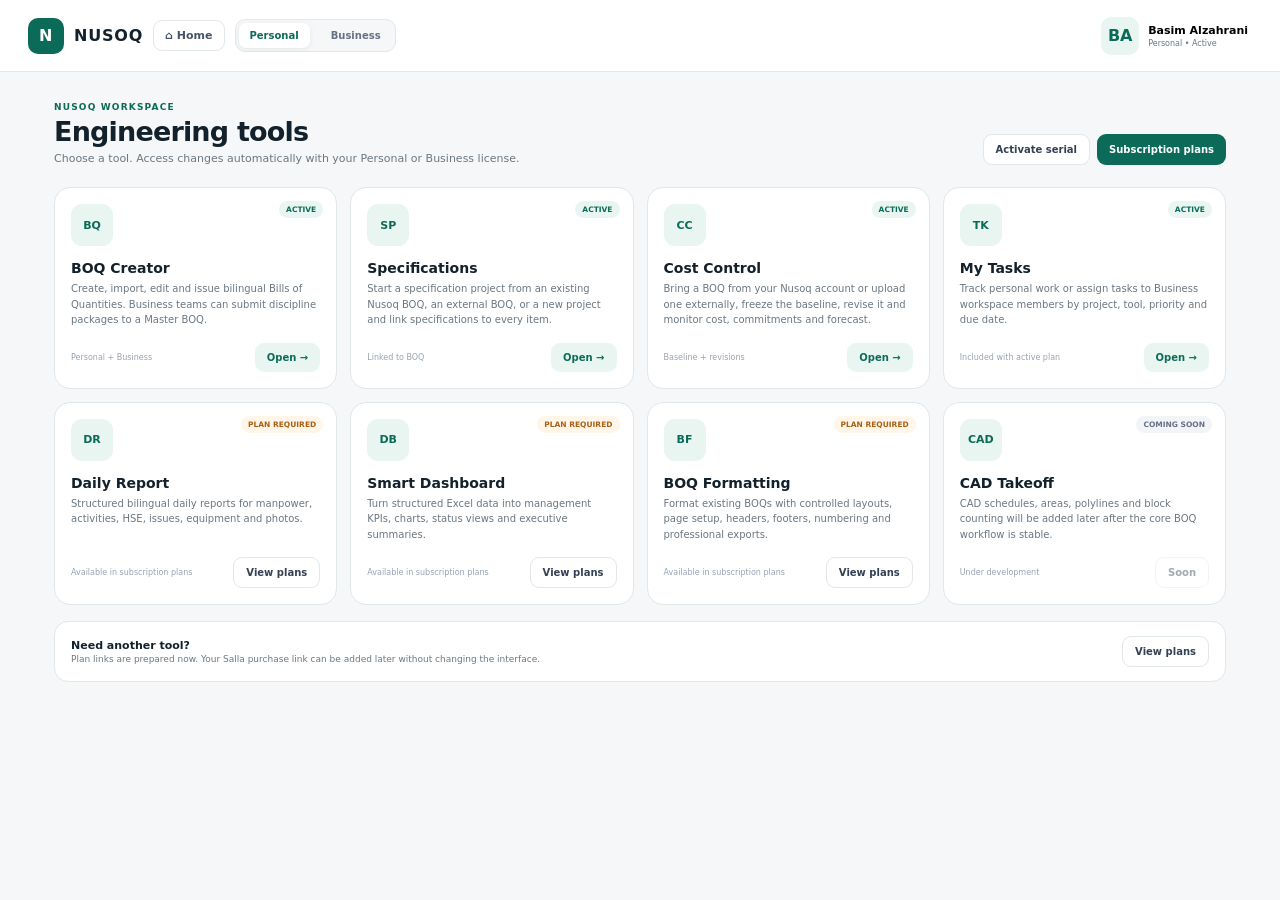
==== commit a0f0e031: "Rebuild Nusoq home for personal and business MVP workspaces" ====
--- a/index.html
+++ b/index.html
@@ -1 +1 @@
-<!doctype html><html lang="en"><head><meta charset="utf-8"><meta name="viewport" content="width=device-width,initial-scale=1"><title>NUSOQ — Engineering Tools</title><style>:root{--bg:#f6f8f8;--panel:#fff;--ink:#101828;--muted:#667085;--line:#e4e7ec;--green:#0b6b58;--soft:#eaf6f2;--nav:#101821}*{box-sizing:border-box}html,body{margin:0;min-height:100%;font-family:Inter,ui-sans-serif,system-ui,-apple-system,"Segoe UI",Arial,sans-serif;background:var(--bg);color:var(--ink)}button,a{font:inherit}.shell{min-height:100vh;padding:28px}.top{max-width:1180px;margin:auto;display:flex;align-items:center;justify-content:space-between;background:#fff;border:1px solid var(--line);border-radius:18px;padding:14px 18px}.brand{display:flex;align-items:center;gap:10px;font-size:18px;font-weight:900;letter-spacing:.04em}.brand b{width:36px;height:36px;border-radius:10px;background:var(--green);color:#fff;display:grid;place-items:center}.account{display:flex;align-items:center;gap:10px}.avatar{width:40px;height:40px;border-radius:11px;background:var(--soft);color:var(--green);font-weight:900;display:grid;place-items:center}.account strong,.account span{display:block}.account strong{font-size:12px}.account span{font-size:9px;color:var(--muted);margin-top:2px}.main{max-width:1180px;margin:36px auto 0}.eyebrow{font-size:9px;color:var(--green);font-weight:900;letter-spacing:.14em;text-transform:uppercase}.main h1{font-size:30px;margin:6px 0 5px;letter-spacing:-.03em}.main>p{font-size:12px;color:var(--muted);margin:0 0 22px}.tools{display:grid;grid-template-columns:repeat(4,minmax(0,1fr));gap:12px}.tool{min-height:185px;background:#fff;border:1px solid var(--line);border-radius:16px;padding:16px;display:flex;flex-direction:column;position:relative;transition:.16s;text-decoration:none;color:inherit}.tool.active:hover{transform:translateY(-2px);border-color:#8dc4b5;box-shadow:0 12px 30px rgba(16,24,40,.07)}.icon{width:40px;height:40px;border-radius:11px;background:var(--soft);color:var(--green);display:grid;place-items:center;font-weight:900;font-size:12px}.status{position:absolute;right:13px;top:13px;border-radius:999px;padding:4px 7px;font-size:8px;font-weight:900}.status.active{background:var(--soft);color:var(--green)}.status.soon{background:#f2f4f7;color:#667085}.status.locked{background:#fff4ed;color:#b54708}.tool h3{font-size:14px;margin:14px 0 5px}.tool p{font-size:10px;color:var(--muted);line-height:1.55;margin:0}.tool-foot{margin-top:auto;display:flex;align-items:center;justify-content:space-between;padding-top:15px}.tool-foot small{font-size:8px;color:#98a2b3}.open{border:0;border-radius:8px;background:var(--green);color:#fff;padding:8px 11px;font-size:9px;font-weight:900}.ghost{border:1px solid var(--line);border-radius:8px;background:#fff;color:#667085;padding:8px 11px;font-size:9px;font-weight:900}.included{margin-top:16px;background:#fff;border:1px solid var(--line);border-radius:15px;padding:14px 16px;display:flex;align-items:center;gap:12px}.included .icon{width:34px;height:34px}.included strong,.included span{display:block}.included strong{font-size:11px}.included span{font-size:9px;color:var(--muted);margin-top:2px}.included button{margin-left:auto}.footnote{text-align:center;color:#98a2b3;font-size:8px;margin-top:28px}.admin{color:#98a2b3;text-decoration:none}.admin:hover{color:var(--green)}@media(max-width:980px){.tools{grid-template-columns:repeat(2,1fr)}}@media(max-width:620px){.shell{padding:14px}.top{align-items:flex-start}.account div:last-child{display:none}.main{margin-top:24px}.main h1{font-size:24px}.tools{grid-template-columns:1fr}.tool{min-height:160px}}</style></head><body><div class="shell"><header class="top"><div class="brand"><b>N</b>NUSOQ</div><div class="account"><div class="avatar">BA</div><div><strong>Basim Alzahrani</strong><span>Personal subscription • Active</span></div></div></header><main class="main"><div class="eyebrow">Engineering Workspace</div><h1>Your tools</h1><p>Open the tool you need. Your active products stay together in one Nusoq workspace.</p><section class="tools"><a class="tool active" href="boq.html"><span class="status active">ACTIVE</span><div class="icon">BQ</div><h3>BOQ Creator</h3><p>Create, import, edit and issue bilingual Bills of Quantities with professional PDF and Excel outputs.</p><div class="tool-foot"><small>Personal plan</small><span class="open">Open Tool →</span></div></a><div class="tool"><span class="status soon">COMING SOON</span><div class="icon">BS</div><h3>BOQ + Specs</h3><p>The same BOQ workflow with linked technical specifications, recommendations and missing-data checks.</p><div class="tool-foot"><small>Not released</small><span class="ghost">Soon</span></div></div><div class="tool"><span class="status soon">COMING SOON</span><div class="icon">DR</div><h3>Daily Report</h3><p>Create structured bilingual daily reports with manpower, activities, HSE, issues and site photos.</p><div class="tool-foot"><small>Not released</small><span class="ghost">Soon</span></div></div><div class="tool"><span class="status soon">COMING SOON</span><div class="icon">DB</div><h3>Smart Dashboard</h3><p>Turn structured Excel data into project KPIs, management dashboards and summary outputs.</p><div class="tool-foot"><small>Not released</small><span class="ghost">Soon</span></div></div><div class="tool"><span class="status soon">PLANNED</span><div class="icon">CC</div><h3>Cost Control</h3><p>Use approved BOQs as cost baselines, then follow actuals, commitments, progress, variations and forecast.</p><div class="tool-foot"><small>Future module</small><span class="ghost">Planned</span></div></div><div class="tool"><span class="status locked">LICENSE</span><div class="icon">BF</div><h3>BOQ Formatting</h3><p>Professional formatting for existing BOQ sheets with controlled page setup, headers, footers and exports.</p><div class="tool-foot"><small>35 SAR / month</small><span class="ghost">Locked</span></div></div></section><div class="included"><div class="icon">✓</div><div><strong>My Tasks</strong><span>Included while any Nusoq product subscription is active.</span></div><button class="ghost">Open Tasks</button></div><div class="footnote">NUSOQ • Engineering productivity tools &nbsp;•&nbsp; <a class="admin" href="admin.html">Admin</a></div></main></div></body></html>+<!doctype html><html lang="en"><head><meta charset="utf-8"><meta name="viewport" content="width=device-width,initial-scale=1"><title>NUSOQ — Engineering Workspace</title><link rel="stylesheet" href="mvp.css?v=1"></head><body><div class="app-shell"><div data-nusoq-shell></div><main class="page"><div class="crumb">Nusoq Workspace</div><div class="page-title"><div><h1>Engineering tools</h1><p>Choose a tool. Access changes automatically with your Personal or Business license.</p></div><div class="toolbar"><button class="btn sec" onclick="Nusoq.showActivation()">Activate serial</button><a class="btn pri" href="plans.html">Subscription plans</a></div></div><div class="notice" data-only-mode="business"><b>Business workspace:</b> team members only see the tools assigned to them. BOQ packages can be submitted to the workspace Owner for review and consolidation.</div><section class="grid tools-grid" style="margin-top:14px"><article class="tool-card" data-tool="boq"><span class="badge active">ACTIVE</span><div class="tool-ico">BQ</div><h3>BOQ Creator</h3><p>Create, import, edit and issue bilingual Bills of Quantities. Business teams can submit discipline packages to a Master BOQ.</p><div class="tool-bottom"><small>Personal + Business</small><button class="btn soft" data-tool-action>Open →</button></div></article><article class="tool-card" data-tool="specs"><span class="badge active">ACTIVE</span><div class="tool-ico">SP</div><h3>Specifications</h3><p>Start a specification project from an existing Nusoq BOQ, an external BOQ, or a new project and link specifications to every item.</p><div class="tool-bottom"><small>Linked to BOQ</small><button class="btn soft" data-tool-action>Open →</button></div></article><article class="tool-card" data-tool="cost"><span class="badge active">ACTIVE</span><div class="tool-ico">CC</div><h3>Cost Control</h3><p>Bring a BOQ from your Nusoq account or upload one externally, freeze the baseline, revise it and monitor cost, commitments and forecast.</p><div class="tool-bottom"><small>Baseline + revisions</small><button class="btn soft" data-tool-action>Open →</button></div></article><article class="tool-card" data-tool="tasks"><span class="badge active">ACTIVE</span><div class="tool-ico">TK</div><h3>My Tasks</h3><p>Track personal work or assign tasks to Business workspace members by project, tool, priority and due date.</p><div class="tool-bottom"><small>Included with active plan</small><button class="btn soft" data-tool-action>Open →</button></div></article><article class="tool-card" data-tool="reports"><span class="badge plan">PLAN REQUIRED</span><div class="tool-ico">DR</div><h3>Daily Report</h3><p>Structured bilingual daily reports for manpower, activities, HSE, issues, equipment and photos.</p><div class="tool-bottom"><small>Available in subscription plans</small><button class="btn sec" data-tool-action>View plans</button></div></article><article class="tool-card" data-tool="dashboard"><span class="badge plan">PLAN REQUIRED</span><div class="tool-ico">DB</div><h3>Smart Dashboard</h3><p>Turn structured Excel data into management KPIs, charts, status views and executive summaries.</p><div class="tool-bottom"><small>Available in subscription plans</small><button class="btn sec" data-tool-action>View plans</button></div></article><article class="tool-card" data-tool="formatter"><span class="badge plan">PLAN REQUIRED</span><div class="tool-ico">BF</div><h3>BOQ Formatting</h3><p>Format existing BOQs with controlled layouts, page setup, headers, footers, numbering and professional exports.</p><div class="tool-bottom"><small>Available in subscription plans</small><button class="btn sec" data-tool-action>View plans</button></div></article><article class="tool-card" data-tool="cad"><span class="badge soon">COMING SOON</span><div class="tool-ico">CAD</div><h3>CAD Takeoff</h3><p>CAD schedules, areas, polylines and block counting will be added later after the core BOQ workflow is stable.</p><div class="tool-bottom"><small>Under development</small><button class="btn sec" disabled data-tool-action>Soon</button></div></article></section><div class="plan-strip"><div><strong>Need another tool?</strong><span>Plan links are prepared now. Your Salla purchase link can be added later without changing the interface.</span></div><a class="btn sec" href="plans.html">View plans</a></div></main></div><script src="mvp.js?v=1"></script></body></html>
--- a/mvp.css
+++ b/mvp.css
@@ -0,0 +1 @@
+:root{--bg:#f5f7f8;--panel:#fff;--ink:#12212b;--muted:#6b7780;--line:#e2e7ea;--green:#0c6b58;--green2:#e9f5f1;--nav:#111b23;--amber:#a86013;--amberbg:#fff5e8;--blue:#325d88;--bluebg:#eef5fb;--red:#b42318;--redbg:#fef3f2;--shadow:0 18px 50px rgba(16,24,40,.08)}*{box-sizing:border-box}html,body{margin:0;min-height:100%;font-family:Inter,ui-sans-serif,system-ui,-apple-system,"Segoe UI",Arial,sans-serif;background:var(--bg);color:var(--ink)}a{color:inherit}button,input,select,textarea{font:inherit}.app-shell{min-height:100vh}.global-head{height:72px;background:#fff;border-bottom:1px solid var(--line);display:flex;align-items:center;justify-content:space-between;padding:0 28px;position:sticky;top:0;z-index:30}.brand{display:flex;align-items:center;gap:10px;text-decoration:none;font-weight:900;letter-spacing:.05em}.brand-mark{width:36px;height:36px;border-radius:10px;background:var(--green);display:grid;place-items:center;color:#fff}.head-left,.head-right,.head-actions,.workspace-switch{display:flex;align-items:center;gap:10px}.home-link{border:1px solid var(--line);background:#fff;border-radius:9px;padding:8px 11px;text-decoration:none;font-size:11px;font-weight:800;color:#475467}.workspace-switch{background:#f5f7f8;border:1px solid var(--line);border-radius:10px;padding:3px}.workspace-switch button{border:0;background:transparent;border-radius:7px;padding:7px 11px;font-size:10px;font-weight:800;color:#667085;cursor:pointer}.workspace-switch button.on{background:#fff;color:var(--green);box-shadow:0 1px 5px rgba(16,24,40,.08)}.user-wrap{position:relative}.user-btn{display:flex;align-items:center;gap:9px;border:0;background:#fff;cursor:pointer;padding:4px;border-radius:10px}.avatar{width:38px;height:38px;border-radius:10px;background:var(--green2);color:var(--green);display:grid;place-items:center;font-weight:900}.user-meta{text-align:left}.user-meta strong,.user-meta span{display:block}.user-meta strong{font-size:11px}.user-meta span{font-size:8px;color:var(--muted);margin-top:2px}.user-menu{display:none;position:absolute;right:0;top:50px;width:230px;background:#fff;border:1px solid var(--line);border-radius:12px;box-shadow:var(--shadow);padding:7px;z-index:80}.user-menu.on{display:block}.user-menu a,.user-menu button{width:100%;border:0;background:transparent;text-decoration:none;text-align:left;padding:9px 10px;border-radius:8px;font-size:10px;color:#344054;cursor:pointer}.user-menu a:hover,.user-menu button:hover{background:#f5f7f8}.user-menu hr{border:0;border-top:1px solid var(--line);margin:5px}.page{max-width:1220px;margin:0 auto;padding:30px 24px 60px}.crumb{font-size:9px;font-weight:900;color:var(--green);text-transform:uppercase;letter-spacing:.13em}.page-title{display:flex;align-items:flex-end;justify-content:space-between;gap:18px;margin:4px 0 22px}.page-title h1{font-size:27px;letter-spacing:-.03em;margin:0}.page-title p{font-size:11px;color:var(--muted);margin:5px 0 0}.btn{border:0;border-radius:9px;padding:9px 12px;font-size:10px;font-weight:900;cursor:pointer;text-decoration:none;display:inline-flex;align-items:center;justify-content:center;gap:6px}.btn.pri{background:var(--green);color:#fff}.btn.sec{background:#fff;border:1px solid var(--line);color:#344054}.btn.soft{background:var(--green2);color:var(--green)}.btn.danger{background:var(--redbg);color:var(--red)}.btn:disabled{opacity:.45;cursor:not-allowed}.grid{display:grid;gap:13px}.tools-grid{grid-template-columns:repeat(4,minmax(0,1fr))}.tool-card{min-height:190px;background:#fff;border:1px solid var(--line);border-radius:16px;padding:16px;display:flex;flex-direction:column;position:relative;text-decoration:none;transition:.15s}.tool-card.active:hover{transform:translateY(-2px);border-color:#8fc3b5;box-shadow:var(--shadow)}.tool-ico{width:42px;height:42px;border-radius:11px;background:var(--green2);color:var(--green);display:grid;place-items:center;font-size:11px;font-weight:900}.tool-card h3{font-size:14px;margin:14px 0 5px}.tool-card p{font-size:10px;line-height:1.55;color:var(--muted);margin:0}.tool-bottom{margin-top:auto;padding-top:15px;display:flex;align-items:center;justify-content:space-between;gap:10px}.tool-bottom small{font-size:8px;color:#98a2b3}.badge{display:inline-flex;align-items:center;border-radius:999px;padding:4px 7px;font-size:7.5px;font-weight:900}.tool-card>.badge{position:absolute;right:13px;top:13px}.badge.active{background:var(--green2);color:var(--green)}.badge.plan{background:var(--amberbg);color:var(--amber)}.badge.soon{background:#f2f4f7;color:#667085}.badge.business{background:var(--bluebg);color:var(--blue)}.cards{display:grid;grid-template-columns:repeat(3,minmax(0,1fr));gap:12px}.card{background:#fff;border:1px solid var(--line);border-radius:14px;padding:16px}.card h3{font-size:13px;margin:0 0 5px}.card p{font-size:10px;color:var(--muted);line-height:1.55}.stat{font-size:24px;font-weight:900;letter-spacing:-.04em}.projects{display:grid;gap:10px}.project-row{background:#fff;border:1px solid var(--line);border-radius:13px;padding:14px 15px;display:flex;align-items:center;justify-content:space-between;gap:15px}.project-row strong,.project-row span,.project-row small{display:block}.project-row strong{font-size:12px}.project-row span{font-size:9px;color:var(--muted);margin-top:3px}.project-row small{font-size:8px;color:#98a2b3;margin-top:4px}.project-actions{display:flex;gap:6px;flex-wrap:wrap}.add-project{border:1.5px dashed #b9c5ca;background:transparent;min-height:96px;display:grid;place-items:center;text-align:center;border-radius:13px;color:#667085;text-decoration:none}.add-project b{display:block;font-size:22px;color:var(--green)}.add-project span{font-size:10px;font-weight:800}.section-head{display:flex;align-items:center;justify-content:space-between;margin:24px 0 9px}.section-head h2{font-size:14px;margin:0}.section-head p{font-size:9px;color:var(--muted);margin:3px 0 0}.table-wrap{background:#fff;border:1px solid var(--line);border-radius:13px;overflow:auto}.table{width:100%;border-collapse:collapse;min-width:800px}.table th{background:#f4f7f7;text-align:left;font-size:8px;color:#667085;text-transform:uppercase;letter-spacing:.04em;padding:9px}.table td{border-top:1px solid #edf0f2;padding:9px;font-size:9px;vertical-align:middle}.table input,.table select{width:100%;border:1px solid var(--line);border-radius:7px;padding:7px;background:#fff;font-size:9px}.pill{display:inline-flex;padding:3px 6px;border-radius:999px;font-size:7px;font-weight:900}.pill.draft{background:#f2f4f7;color:#667085}.pill.submitted{background:#eef4ff;color:#3538cd}.pill.approved{background:var(--green2);color:var(--green)}.pill.returned{background:var(--redbg);color:var(--red)}.empty{background:#fff;border:1px dashed #cbd5da;border-radius:14px;padding:34px;text-align:center;color:var(--muted);font-size:10px}.notice{border:1px solid #dbe9e5;background:#f5fbf9;border-radius:11px;padding:11px 13px;font-size:9px;color:#475467}.notice.amber{border-color:#f3dfc5;background:#fffaf3}.split{display:grid;grid-template-columns:1fr 360px;gap:14px}.side-card{background:#fff;border:1px solid var(--line);border-radius:14px;padding:15px}.side-card h3{font-size:12px;margin:0 0 10px}.form-grid{display:grid;grid-template-columns:1fr 1fr;gap:10px}.field{font-size:8px;font-weight:800;color:#475467}.field input,.field select,.field textarea{display:block;width:100%;margin-top:5px;border:1px solid var(--line);border-radius:8px;padding:9px;background:#fff;outline:0}.field textarea{min-height:90px;resize:vertical}.modal-bg{position:fixed;inset:0;background:rgba(15,23,30,.55);display:none;place-items:center;padding:18px;z-index:100}.modal-bg.on{display:grid}.modal{width:min(560px,100%);max-height:88vh;background:#fff;border-radius:16px;box-shadow:var(--shadow);overflow:hidden;display:flex;flex-direction:column}.modal-head{padding:17px;border-bottom:1px solid var(--line);display:flex;justify-content:space-between;gap:10px}.modal-head h3{font-size:14px;margin:0}.modal-head p{font-size:9px;color:var(--muted);margin:4px 0 0}.modal-body{padding:17px;overflow:auto}.modal-foot{padding:12px 17px;border-top:1px solid var(--line);display:flex;justify-content:flex-end;gap:7px;background:#fff}.close{border:0;background:#f2f4f7;width:28px;height:28px;border-radius:8px;cursor:pointer}.plan-strip{display:flex;align-items:center;justify-content:space-between;gap:12px;background:#fff;border:1px solid var(--line);border-radius:14px;padding:14px 16px;margin-top:16px}.plan-strip strong,.plan-strip span{display:block}.plan-strip strong{font-size:11px}.plan-strip span{font-size:9px;color:var(--muted);margin-top:2px}.kpi-grid{display:grid;grid-template-columns:repeat(4,1fr);gap:10px}.kpi{background:#fff;border:1px solid var(--line);border-radius:12px;padding:13px}.kpi span{font-size:8px;color:var(--muted)}.kpi b{display:block;font-size:18px;margin-top:4px}.toolbar{display:flex;gap:7px;flex-wrap:wrap}.tool-tabs{display:flex;gap:5px;border-bottom:1px solid var(--line);margin-bottom:14px}.tool-tabs button{border:0;background:transparent;padding:9px 11px;font-size:9px;font-weight:900;color:#667085;cursor:pointer;border-bottom:2px solid transparent}.tool-tabs button.on{color:var(--green);border-bottom-color:var(--green)}.hidden{display:none!important}@media(max-width:1000px){.tools-grid{grid-template-columns:repeat(2,1fr)}.cards{grid-template-columns:1fr 1fr}.split{grid-template-columns:1fr}.user-meta{display:none}}@media(max-width:640px){.global-head{height:auto;padding:10px 12px;align-items:flex-start}.head-left{flex-wrap:wrap}.workspace-switch{order:3;width:100%}.workspace-switch button{flex:1}.page{padding:22px 14px 50px}.page-title{align-items:flex-start;flex-direction:column}.tools-grid,.cards,.kpi-grid,.form-grid{grid-template-columns:1fr}.project-row{align-items:flex-start;flex-direction:column}.project-actions{width:100%}.project-actions .btn{flex:1}.home-link{display:none}}
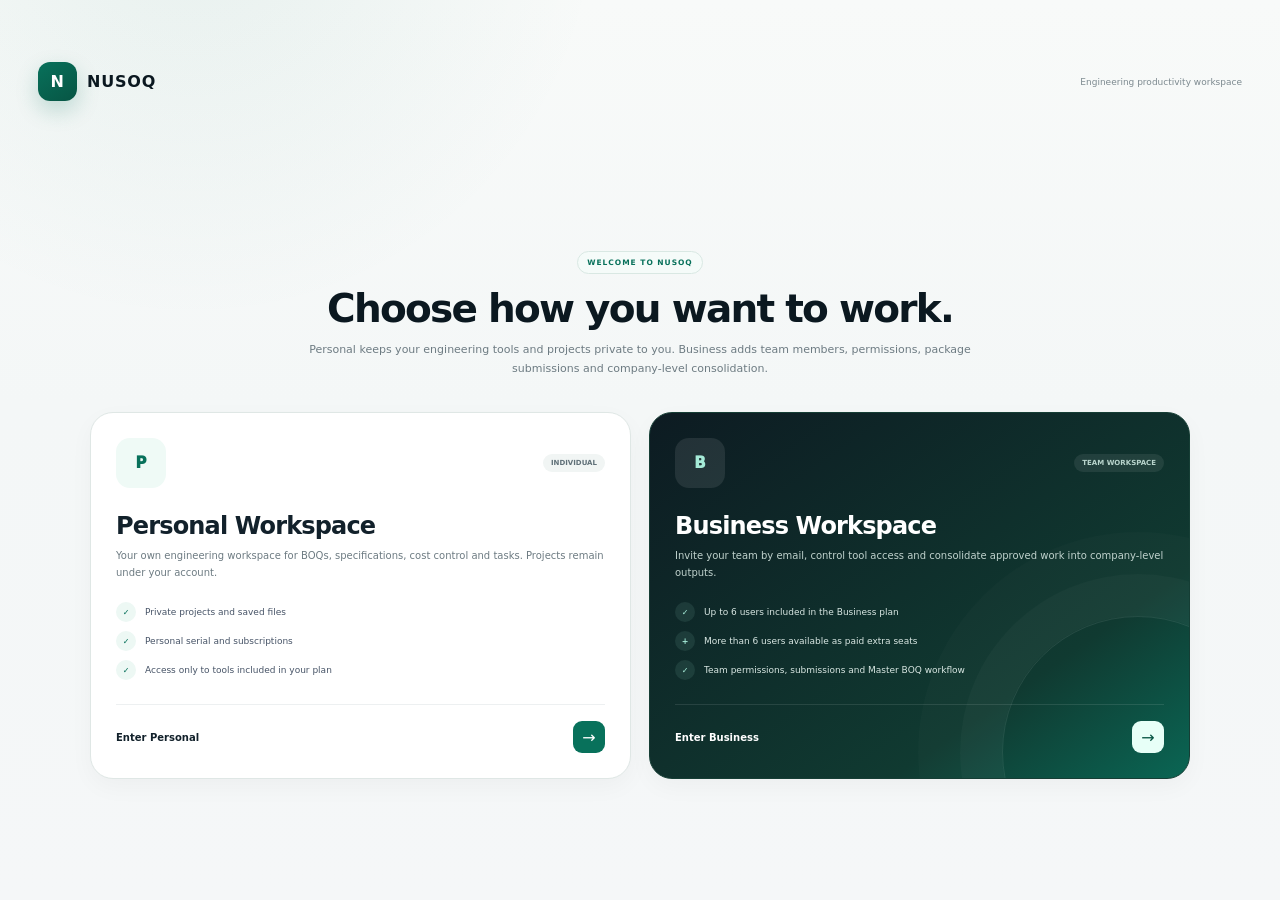
==== commit 76ceac85: "Add premium Personal or Business workspace entry screen" ====
--- a/index.html
+++ b/index.html
@@ -1 +1 @@
-<!doctype html><html lang="en"><head><meta charset="utf-8"><meta name="viewport" content="width=device-width,initial-scale=1"><title>NUSOQ — Engineering Workspace</title><link rel="stylesheet" href="mvp.css?v=1"></head><body><div class="app-shell"><div data-nusoq-shell></div><main class="page"><div class="crumb">Nusoq Workspace</div><div class="page-title"><div><h1>Engineering tools</h1><p>Choose a tool. Access changes automatically with your Personal or Business license.</p></div><div class="toolbar"><button class="btn sec" onclick="Nusoq.showActivation()">Activate serial</button><a class="btn pri" href="plans.html">Subscription plans</a></div></div><div class="notice" data-only-mode="business"><b>Business workspace:</b> team members only see the tools assigned to them. BOQ packages can be submitted to the workspace Owner for review and consolidation.</div><section class="grid tools-grid" style="margin-top:14px"><article class="tool-card" data-tool="boq"><span class="badge active">ACTIVE</span><div class="tool-ico">BQ</div><h3>BOQ Creator</h3><p>Create, import, edit and issue bilingual Bills of Quantities. Business teams can submit discipline packages to a Master BOQ.</p><div class="tool-bottom"><small>Personal + Business</small><button class="btn soft" data-tool-action>Open →</button></div></article><article class="tool-card" data-tool="specs"><span class="badge active">ACTIVE</span><div class="tool-ico">SP</div><h3>Specifications</h3><p>Start a specification project from an existing Nusoq BOQ, an external BOQ, or a new project and link specifications to every item.</p><div class="tool-bottom"><small>Linked to BOQ</small><button class="btn soft" data-tool-action>Open →</button></div></article><article class="tool-card" data-tool="cost"><span class="badge active">ACTIVE</span><div class="tool-ico">CC</div><h3>Cost Control</h3><p>Bring a BOQ from your Nusoq account or upload one externally, freeze the baseline, revise it and monitor cost, commitments and forecast.</p><div class="tool-bottom"><small>Baseline + revisions</small><button class="btn soft" data-tool-action>Open →</button></div></article><article class="tool-card" data-tool="tasks"><span class="badge active">ACTIVE</span><div class="tool-ico">TK</div><h3>My Tasks</h3><p>Track personal work or assign tasks to Business workspace members by project, tool, priority and due date.</p><div class="tool-bottom"><small>Included with active plan</small><button class="btn soft" data-tool-action>Open →</button></div></article><article class="tool-card" data-tool="reports"><span class="badge plan">PLAN REQUIRED</span><div class="tool-ico">DR</div><h3>Daily Report</h3><p>Structured bilingual daily reports for manpower, activities, HSE, issues, equipment and photos.</p><div class="tool-bottom"><small>Available in subscription plans</small><button class="btn sec" data-tool-action>View plans</button></div></article><article class="tool-card" data-tool="dashboard"><span class="badge plan">PLAN REQUIRED</span><div class="tool-ico">DB</div><h3>Smart Dashboard</h3><p>Turn structured Excel data into management KPIs, charts, status views and executive summaries.</p><div class="tool-bottom"><small>Available in subscription plans</small><button class="btn sec" data-tool-action>View plans</button></div></article><article class="tool-card" data-tool="formatter"><span class="badge plan">PLAN REQUIRED</span><div class="tool-ico">BF</div><h3>BOQ Formatting</h3><p>Format existing BOQs with controlled layouts, page setup, headers, footers, numbering and professional exports.</p><div class="tool-bottom"><small>Available in subscription plans</small><button class="btn sec" data-tool-action>View plans</button></div></article><article class="tool-card" data-tool="cad"><span class="badge soon">COMING SOON</span><div class="tool-ico">CAD</div><h3>CAD Takeoff</h3><p>CAD schedules, areas, polylines and block counting will be added later after the core BOQ workflow is stable.</p><div class="tool-bottom"><small>Under development</small><button class="btn sec" disabled data-tool-action>Soon</button></div></article></section><div class="plan-strip"><div><strong>Need another tool?</strong><span>Plan links are prepared now. Your Salla purchase link can be added later without changing the interface.</span></div><a class="btn sec" href="plans.html">View plans</a></div></main></div><script src="mvp.js?v=1"></script></body></html>+<!doctype html><html lang="en"><head><meta charset="utf-8"><meta name="viewport" content="width=device-width,initial-scale=1"><title>NUSOQ — Choose Workspace</title><link rel="stylesheet" href="mvp.css?v=1"><link rel="stylesheet" href="mvp-pro.css?v=1"></head><body><div class="gateway"><header class="gateway-head"><a class="brand" href="index.html"><span class="brand-mark">N</span><span>NUSOQ</span></a><div class="gateway-sign">Engineering productivity workspace</div></header><main class="gateway-main"><div class="gateway-copy"><span class="gateway-kicker">Welcome to Nusoq</span><h1>Choose how you want to work.</h1><p>Personal keeps your engineering tools and projects private to you. Business adds team members, permissions, package submissions and company-level consolidation.</p></div><section class="workspace-choice"><a class="choice-card" href="workspace.html?mode=personal" onclick="localStorage.setItem('nusoq-workspace-mode','personal')"><div class="choice-top"><div class="choice-icon">P</div><span class="choice-tag">INDIVIDUAL</span></div><h2>Personal Workspace</h2><p>Your own engineering workspace for BOQs, specifications, cost control and tasks. Projects remain under your account.</p><div class="choice-features"><div class="choice-feature"><i>✓</i><span>Private projects and saved files</span></div><div class="choice-feature"><i>✓</i><span>Personal serial and subscriptions</span></div><div class="choice-feature"><i>✓</i><span>Access only to tools included in your plan</span></div></div><div class="choice-enter"><strong>Enter Personal</strong><span>→</span></div></a><a class="choice-card business-choice" href="workspace.html?mode=business" onclick="localStorage.setItem('nusoq-workspace-mode','business')"><div class="choice-top"><div class="choice-icon">B</div><span class="choice-tag">TEAM WORKSPACE</span></div><h2>Business Workspace</h2><p>Invite your team by email, control tool access and consolidate approved work into company-level outputs.</p><div class="choice-features"><div class="choice-feature"><i>✓</i><span>Up to 6 users included in the Business plan</span></div><div class="choice-feature"><i>+</i><span>More than 6 users available as paid extra seats</span></div><div class="choice-feature"><i>✓</i><span>Team permissions, submissions and Master BOQ workflow</span></div></div><div class="choice-enter"><strong>Enter Business</strong><span>→</span></div></a></section></main></div></body></html>
--- a/mvp-pro.css
+++ b/mvp-pro.css
@@ -0,0 +1 @@
+:root{--pro-ink:#0b1820;--pro-green:#08715b;--pro-green-dark:#075544;--pro-mint:#effaf6;--pro-bg:#f4f7f7;--pro-line:#dfe7e5;--pro-muted:#6d7b82;--pro-shadow:0 22px 70px rgba(15,35,42,.10)}body{background:radial-gradient(circle at 15% -10%,rgba(8,113,91,.07),transparent 28%),linear-gradient(180deg,#f8faf9 0,#f4f7f7 45%,#f5f7f8 100%)}.global-head{height:78px;padding:0 34px;background:rgba(255,255,255,.92);backdrop-filter:blur(18px);border-color:var(--pro-line)}.brand{font-size:15px;color:var(--pro-ink)}.brand-mark{width:39px;height:39px;border-radius:12px;background:linear-gradient(145deg,var(--pro-green),var(--pro-green-dark));box-shadow:0 9px 22px rgba(8,113,91,.22)}.head-left{gap:12px}.home-link{border-color:var(--pro-line);padding:9px 13px;background:#fff}.workspace-chip{display:inline-flex;align-items:center;gap:6px;padding:7px 10px;border-radius:999px;font-size:8px;font-weight:900;letter-spacing:.03em}.workspace-chip.personal{background:#eff7ff;color:#235e8e}.workspace-chip.business{background:#edf9f5;color:#08715b}.user-btn{padding:6px 8px;border:1px solid transparent}.user-btn:hover{background:#f7f9f9;border-color:var(--pro-line)}.chev{font-size:12px;color:#98a2b3}.user-menu{top:56px;width:250px;border-color:var(--pro-line);border-radius:14px;padding:8px;box-shadow:0 24px 70px rgba(15,35,42,.14)}.menu-label{padding:7px 10px 5px;color:#98a2b3;text-transform:uppercase;letter-spacing:.12em;font-size:7px;font-weight:900}.page{max-width:1280px;padding-top:38px}.page-title h1{font-size:31px;color:var(--pro-ink)}.page-title p{font-size:11px;line-height:1.65}.tools-grid{gap:15px}.tool-card{min-height:205px;border-color:var(--pro-line);border-radius:18px;padding:18px;box-shadow:0 2px 0 rgba(16,24,40,.01)}.tool-card.active:hover{transform:translateY(-4px);box-shadow:0 20px 52px rgba(15,35,42,.09);border-color:#86c7b7}.tool-ico{width:45px;height:45px;border-radius:13px}.tool-card h3{font-size:15px}.tool-card p{font-size:10px;line-height:1.65}.btn{border-radius:10px;padding:10px 13px}.btn.pri{background:linear-gradient(145deg,var(--pro-green),var(--pro-green-dark));box-shadow:0 8px 19px rgba(8,113,91,.16)}.btn.pri:hover{filter:brightness(.98);transform:translateY(-1px)}.card,.project-row,.table-wrap,.side-card,.plan-strip,.notice{border-color:var(--pro-line)}.workspace-hero{position:relative;overflow:hidden;background:linear-gradient(135deg,#0c1b22,#12352e 62%,#0a6654);color:#fff;border-radius:22px;padding:26px 28px;margin-bottom:22px;box-shadow:0 24px 65px rgba(8,45,38,.15)}.workspace-hero:after{content:"";position:absolute;width:300px;height:300px;border-radius:50%;right:-110px;top:-150px;border:1px solid rgba(255,255,255,.10);box-shadow:0 0 0 45px rgba(255,255,255,.025),0 0 0 90px rgba(255,255,255,.018)}.workspace-hero .hero-content{position:relative;z-index:2;display:flex;align-items:flex-end;justify-content:space-between;gap:24px}.workspace-hero .kicker{font-size:8px;text-transform:uppercase;letter-spacing:.16em;color:#9ee2cf;font-weight:900}.workspace-hero h1{font-size:28px;margin:7px 0 5px}.workspace-hero p{font-size:10px;line-height:1.7;color:#ccded9;max-width:660px;margin:0}.workspace-hero .hero-actions{display:flex;gap:8px;flex-wrap:wrap}.workspace-hero .hero-actions .btn.sec{background:rgba(255,255,255,.08);border-color:rgba(255,255,255,.18);color:#fff}.business-mini{display:grid;grid-template-columns:repeat(3,1fr);gap:9px;margin-top:16px;max-width:560px}.business-mini div{background:rgba(255,255,255,.07);border:1px solid rgba(255,255,255,.10);border-radius:11px;padding:9px 11px}.business-mini b,.business-mini span{display:block}.business-mini b{font-size:15px}.business-mini span{font-size:7px;color:#bcd2cc;margin-top:2px}.gateway{min-height:100vh;display:flex;flex-direction:column}.gateway-head{height:82px;display:flex;align-items:center;justify-content:space-between;padding:0 38px;max-width:1400px;width:100%;margin:auto}.gateway-head .brand{font-size:16px}.gateway-sign{font-size:9px;color:#7c898f}.gateway-main{width:min(1100px,calc(100% - 32px));margin:auto;padding:45px 0 80px}.gateway-copy{text-align:center;max-width:680px;margin:0 auto 34px}.gateway-copy .gateway-kicker{display:inline-flex;padding:6px 9px;border:1px solid #d9e8e3;border-radius:999px;background:#f5fbf9;color:var(--pro-green);font-size:7.5px;font-weight:900;letter-spacing:.13em;text-transform:uppercase}.gateway-copy h1{font-size:39px;letter-spacing:-.045em;line-height:1.08;margin:14px 0 10px;color:var(--pro-ink)}.gateway-copy p{font-size:11px;line-height:1.75;color:var(--pro-muted);margin:0}.workspace-choice{display:grid;grid-template-columns:1fr 1fr;gap:18px}.choice-card{position:relative;overflow:hidden;background:#fff;border:1px solid var(--pro-line);border-radius:23px;padding:25px;text-decoration:none;min-height:330px;display:flex;flex-direction:column;transition:.2s;box-shadow:0 8px 24px rgba(16,24,40,.035)}.choice-card:hover{transform:translateY(-5px);box-shadow:var(--pro-shadow);border-color:#8fc7b8}.choice-card.business-choice{background:linear-gradient(145deg,#0d1b22 0,#103a31 72%,#0a6654 100%);color:#fff;border-color:#163e35}.choice-card.business-choice:after{content:"";position:absolute;right:-85px;bottom:-110px;width:270px;height:270px;border-radius:50%;border:1px solid rgba(255,255,255,.09);box-shadow:0 0 0 42px rgba(255,255,255,.022),0 0 0 84px rgba(255,255,255,.015)}.choice-top{position:relative;z-index:2;display:flex;align-items:center;justify-content:space-between}.choice-icon{width:50px;height:50px;border-radius:14px;background:var(--pro-mint);color:var(--pro-green);display:grid;place-items:center;font-size:15px;font-weight:950}.business-choice .choice-icon{background:rgba(255,255,255,.09);color:#a5ead7}.choice-tag{font-size:7px;font-weight:900;border-radius:999px;padding:5px 8px;background:#f1f5f4;color:#607078}.business-choice .choice-tag{background:rgba(255,255,255,.08);color:#b9d5cd}.choice-card h2{position:relative;z-index:2;font-size:24px;letter-spacing:-.035em;margin:24px 0 7px}.choice-card>p{position:relative;z-index:2;color:var(--pro-muted);font-size:10px;line-height:1.7;margin:0 0 18px}.business-choice>p{color:#c0d2cd}.choice-features{position:relative;z-index:2;display:grid;gap:9px;margin:3px 0 24px}.choice-feature{display:flex;align-items:center;gap:9px;font-size:9px;color:#475467}.business-choice .choice-feature{color:#d9e7e3}.choice-feature i{font-style:normal;width:20px;height:20px;border-radius:50%;display:grid;place-items:center;background:#edf8f4;color:var(--pro-green);font-size:8px;font-weight:900}.business-choice .choice-feature i{background:rgba(158,226,207,.10);color:#a5ead7}.choice-enter{position:relative;z-index:2;margin-top:auto;display:flex;align-items:center;justify-content:space-between;border-top:1px solid #edf0f1;padding-top:16px}.business-choice .choice-enter{border-color:rgba(255,255,255,.10)}.choice-enter strong{font-size:10px}.choice-enter span{width:32px;height:32px;border-radius:9px;background:var(--pro-green);color:#fff;display:grid;place-items:center}.business-choice .choice-enter span{background:#e7fff7;color:#075544}.seat-summary{display:grid;grid-template-columns:repeat(3,1fr);gap:10px;margin-bottom:14px}.seat-stat{background:#fff;border:1px solid var(--pro-line);border-radius:14px;padding:14px}.seat-stat small,.seat-stat b,.seat-stat span{display:block}.seat-stat small{font-size:7px;color:#98a2b3;text-transform:uppercase;letter-spacing:.1em;font-weight:900}.seat-stat b{font-size:22px;margin-top:4px}.seat-stat span{font-size:8px;color:var(--pro-muted);margin-top:3px}.extra-seat{display:inline-flex;padding:3px 6px;border-radius:999px;background:#fff5e8;color:#a86013;font-size:7px;font-weight:900}.included-seat{display:inline-flex;padding:3px 6px;border-radius:999px;background:#e9f5f1;color:#0c6b58;font-size:7px;font-weight:900}.seat-warning{background:#fffaf3;border:1px solid #f1dec5;border-radius:11px;padding:10px 12px;font-size:9px;color:#6f522d;margin-top:10px}.workspace-switch-link{font-size:8px;color:#839096;text-decoration:none}.workspace-switch-link:hover{color:var(--pro-green)}@media(max-width:800px){.workspace-choice{grid-template-columns:1fr}.gateway-copy h1{font-size:31px}.choice-card{min-height:290px}.workspace-hero .hero-content{align-items:flex-start;flex-direction:column}.business-mini,.seat-summary{grid-template-columns:1fr}.global-head{padding:10px 14px;height:auto}.workspace-chip{display:none}}
